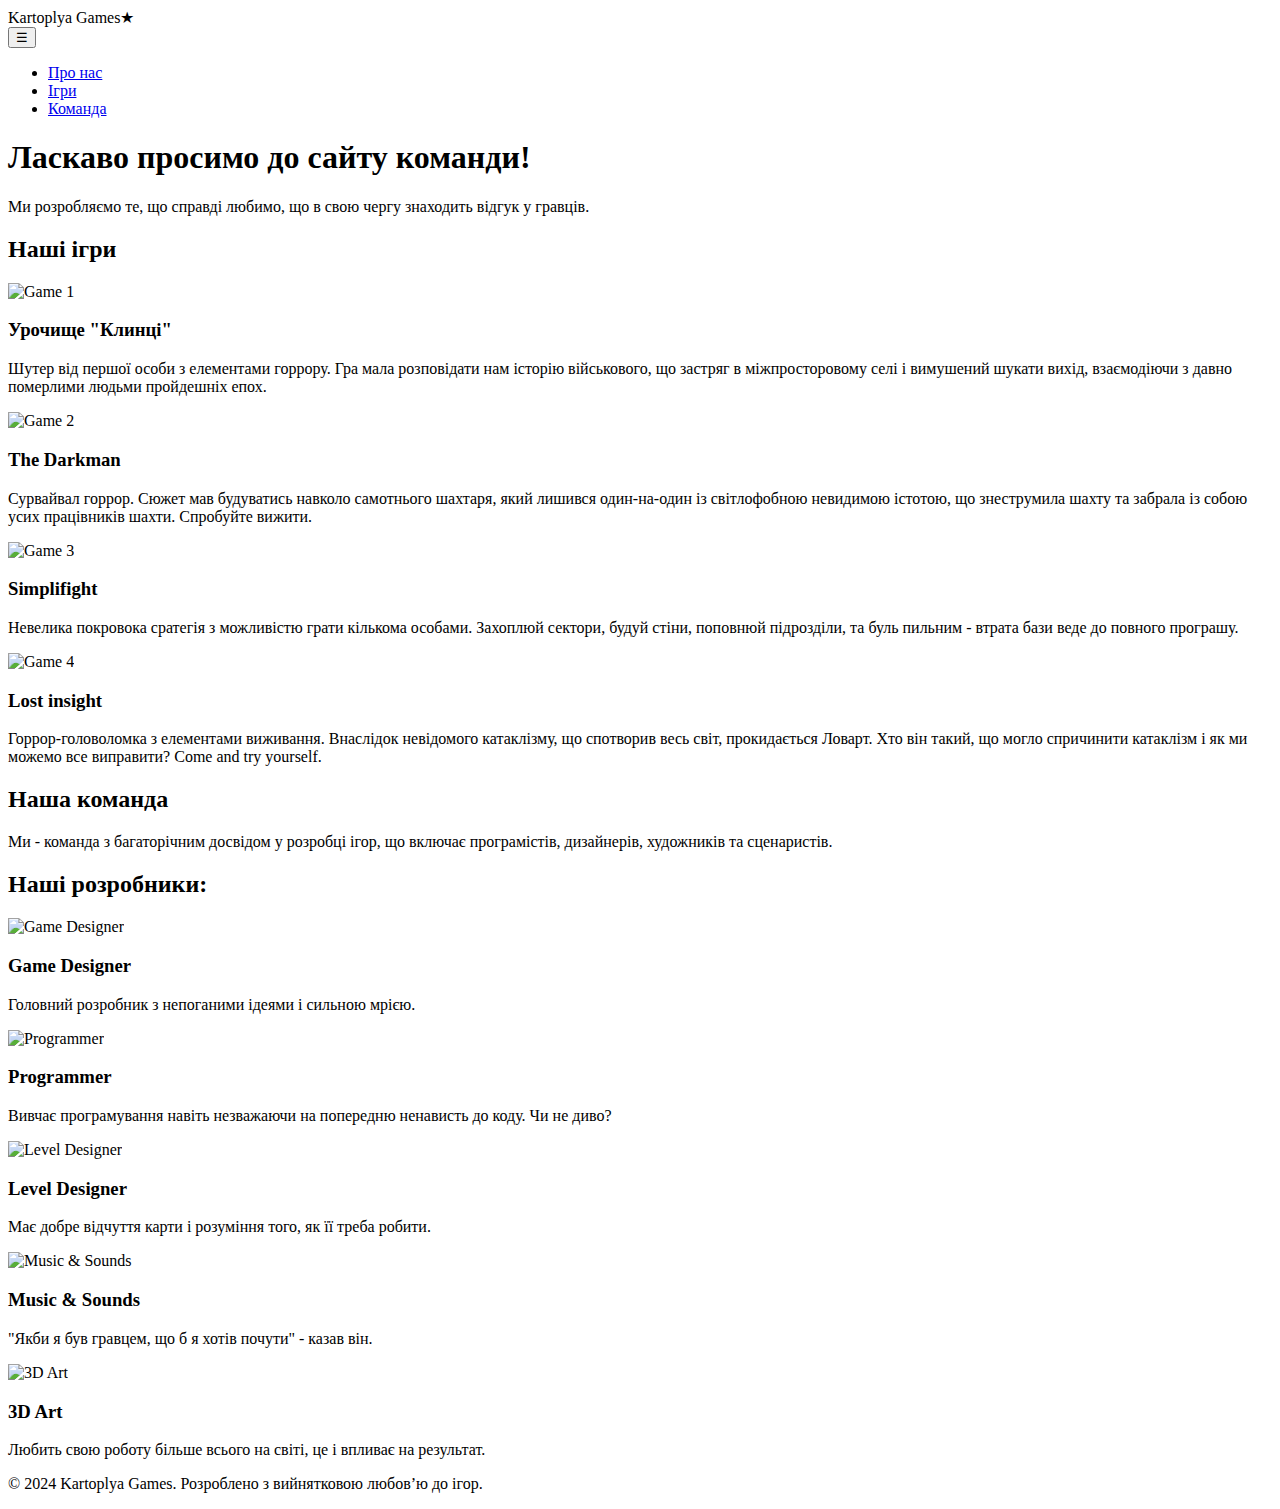
==== index.html @ ed405284 "Add files via upload" ====
<!DOCTYPE html>
<html lang="uk">
<head>
    <meta charset="UTF-8">
    <meta name="viewport" content="width=device-width, initial-scale=1.0">
    <title>Kartoplya Games</title>
    <link rel="stylesheet" href="styles/style.css">
</head>
<body>
    <header class="header">
        <div class="logo">Kartoplya Games&#9733;</div>
        <nav class="navigation">
            <button class="burger-menu" id="burger-menu">&#9776;</button>
            <ul class="nav-links">
                <li><a href="#about" class="nav-link">Про нас</a></li>
                <li><a href="#projects" class="nav-link">Ігри</a></li>
                <li><a href="#team" class="nav-link">Команда</a></li>
            </ul>
        </nav>
    </header>

    <main>
        <!-- Про нас -->
        <section id="about" class="about">
            <h1>Ласкаво просимо до сайту команди!</h1>
            <p>Ми розробляємо те, що справді любимо, що в свою чергу знаходить відгук у гравців.</p>
        </section>

        <!-- Ігри -->
        <section id="projects" class="projects">
            <h2>Наші ігри</h2>
            <div class="projects-grid">
                <div class="game-card">
                    <img src="images/game1.png" alt="Game 1">
                    <h3>Урочище "Клинці"</h3>
                    <p>Шутер від першої особи з елементами горрору. Гра мала розповідати нам історію військового, що застряг в міжпросторовому селі і вимушений шукати вихід, взаємодіючи з давно померлими людьми пройдешніх епох.</p>
                </div>
                <div class="game-card">
                    <img src="images/game2.png" alt="Game 2">
                    <h3>The Darkman</h3>
                    <p>Сурвайвал горрор. Сюжет мав будуватись навколо самотнього шахтаря, який лишився один-на-один із світлофобною невидимою істотою, що знеструмила шахту та забрала із собою усих працівників шахти. Спробуйте вижити.</p>
                </div>
                <div class="game-card">
                    <img src="images/game3.png" alt="Game 3">
                    <h3>Simplifight</h3>
                    <p>Невелика покровока сратегія з можливістю грати кількома особами. Захоплюй сектори, будуй стіни, поповнюй підрозділи, та буль пильним - втрата бази веде до повного програшу.</p>
                </div>
                <div class="game-card">
                    <img src="images/game4.png" alt="Game 4">
                    <h3>Lost insight</h3>
                    <p>Горрор-головоломка з елементами виживання. Внаслідок невідомого катаклізму, що спотворив весь світ, прокидається Ловарт. Хто він такий, що могло спричинити катаклізм і як ми можемо все виправити? Come and try yourself. </p>
                </div>
				
            </div>
        </section>

        <!-- Команда -->
        <section id="team" class="team">
            <h2>Наша команда</h2>
            <p>Ми - команда з багаторічним досвідом у розробці ігор, що включає програмістів, дизайнерів, художників та сценаристів.</p>
        </section>
    </main>



<section id="team" class="employee-section">
    <h2>Наші розробники:</h2>
    <div class="employee-list">
        <div class="employee-card">
            <img src="images/k.png" alt="Game Designer">
            <div class="employee-info">
                <h3>Game Designer</h3>
                <p>Головний розробник з непоганими ідеями і сильною мрією.</p>
            </div>
        </div>
        <div class="employee-card">
            <img src="images/k.png" alt="Programmer">
            <div class="employee-info">
                <h3>Programmer</h3>
                <p>Вивчає програмування навіть незважаючи на попередню ненависть до коду. Чи не диво?</p>
            </div>
        </div>
        <div class="employee-card">
            <img src="images/k.png" alt="Level Designer">
            <div class="employee-info">
                <h3>Level Designer</h3>
                <p>Має добре відчуття карти і розуміння того, як її треба робити.</p>
            </div>
        </div>
        <div class="employee-card">
            <img src="images/k.png" alt="Music & Sounds">
            <div class="employee-info">
                <h3>Music & Sounds</h3>
                <p>"Якби я був гравцем, що б я хотів почути" - казав він.</p>
            </div>
        </div>
        <div class="employee-card">
            <img src="images/k.png" alt="3D Art">
            <div class="employee-info">
                <h3>3D Art</h3>
                <p>Любить свою роботу більше всього на світі, це і впливає на результат.</p>
            </div>
        </div>
    </div>
</section>





    <footer class="footer">
        <p>&copy; 2024 Kartoplya Games. Розроблено з вийнятковою любов’ю до ігор.</p>
    </footer>

    <script src="scripts/script.js"></script>
</body>
</html>
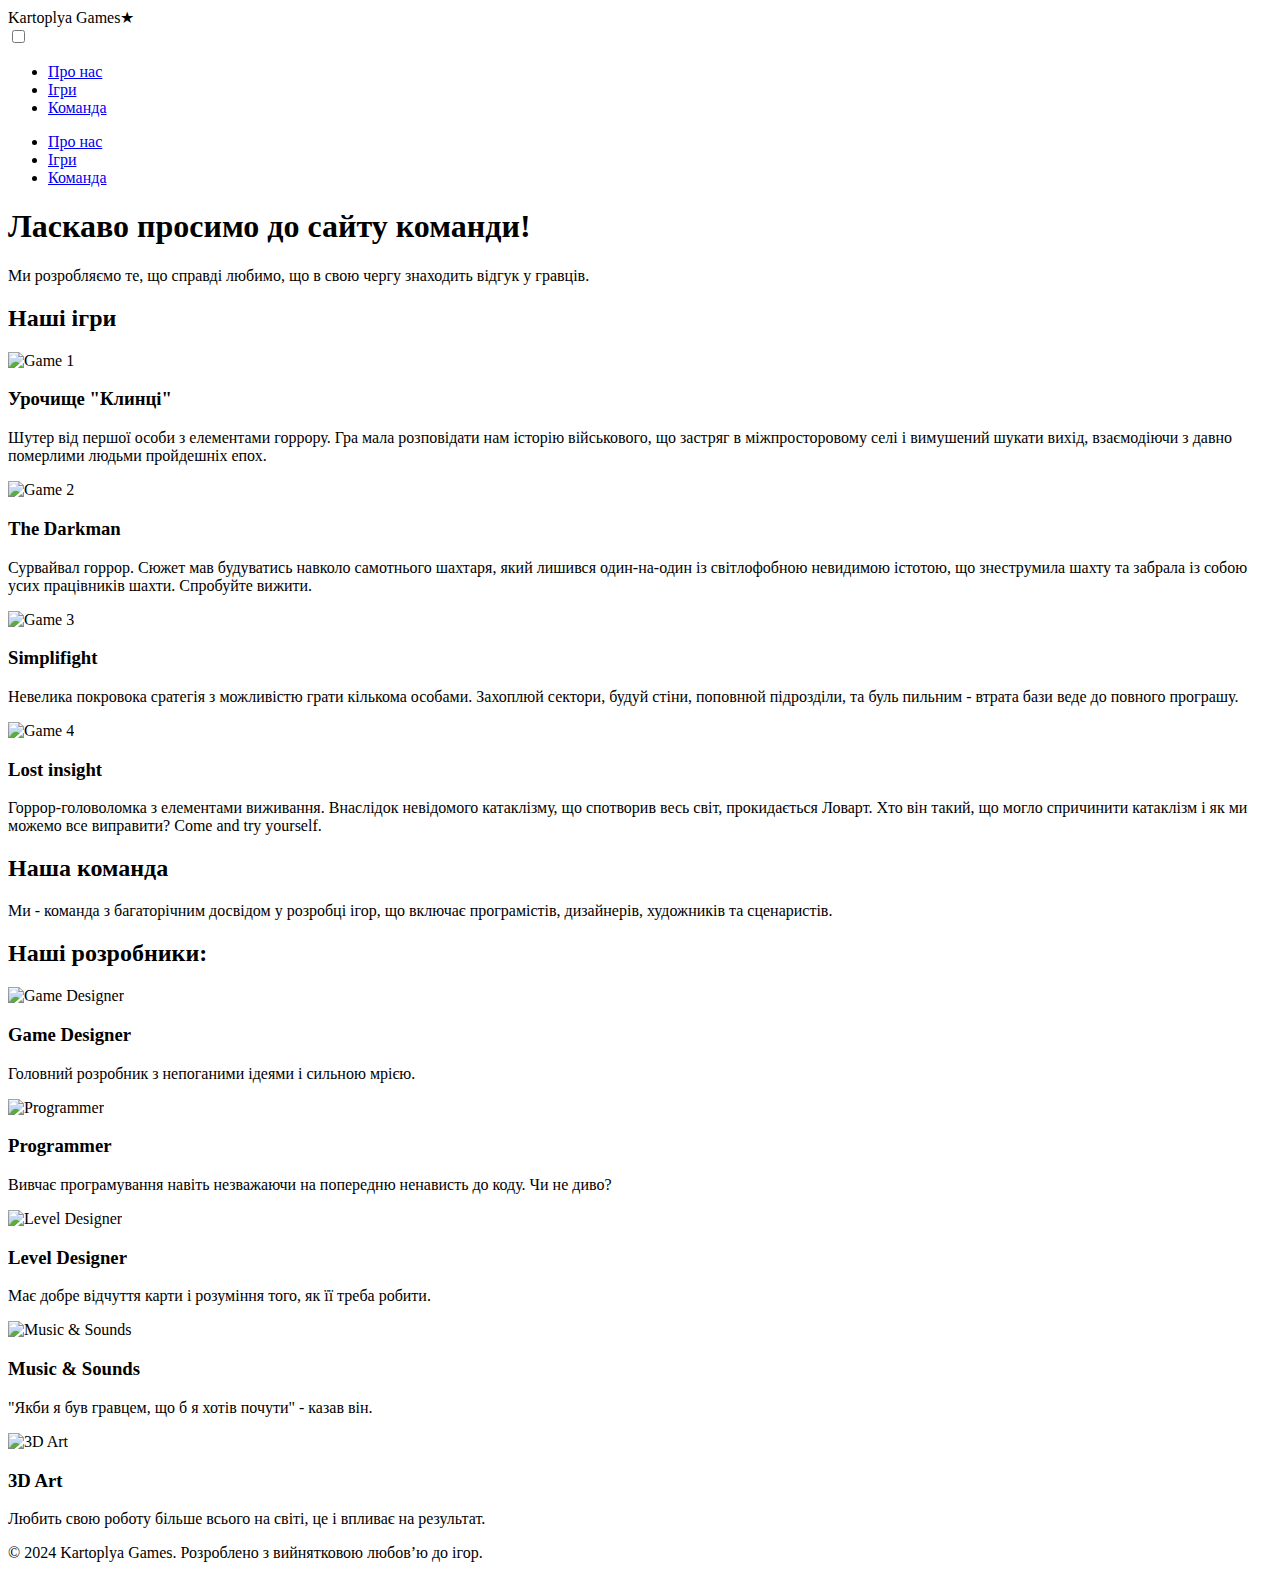
==== commit 4b8ab8e0: "Update index.html" ====
--- a/index.html
+++ b/index.html
@@ -1,3 +1,4 @@
+
 <!DOCTYPE html>
 <html lang="uk">
 <head>
@@ -10,7 +11,17 @@
     <header class="header">
         <div class="logo">Kartoplya Games&#9733;</div>
         <nav class="navigation">
-            <button class="burger-menu" id="burger-menu">&#9776;</button>
+            <div class="hamburger-menu">
+                <input id="menu__toggle" type="checkbox" />
+                <label class="menu__btn" for="menu__toggle">
+                  <span></span>
+                </label>
+                <ul class="menu__box">
+                    <li><a class="menu__item" href="#about">Про нас</a></li>
+                    <li><a class="menu__item" href="#projects">Ігри</a></li>
+                    <li><a class="menu__item" href="#team">Команда</a></li>
+                </ul>
+            </div>
             <ul class="nav-links">
                 <li><a href="#about" class="nav-link">Про нас</a></li>
                 <li><a href="#projects" class="nav-link">Ігри</a></li>
@@ -19,14 +30,14 @@
         </nav>
     </header>
 
+
+
     <main>
-        <!-- Про нас -->
         <section id="about" class="about">
             <h1>Ласкаво просимо до сайту команди!</h1>
             <p>Ми розробляємо те, що справді любимо, що в свою чергу знаходить відгук у гравців.</p>
         </section>
 
-        <!-- Ігри -->
         <section id="projects" class="projects">
             <h2>Наші ігри</h2>
             <div class="projects-grid">
@@ -54,13 +65,12 @@
             </div>
         </section>
 
-        <!-- Команда -->
+
         <section id="team" class="team">
             <h2>Наша команда</h2>
             <p>Ми - команда з багаторічним досвідом у розробці ігор, що включає програмістів, дизайнерів, художників та сценаристів.</p>
         </section>
     </main>
-
 
 
 <section id="team" class="employee-section">
@@ -106,8 +116,6 @@
 
 
 
-
-
     <footer class="footer">
         <p>&copy; 2024 Kartoplya Games. Розроблено з вийнятковою любов’ю до ігор.</p>
     </footer>
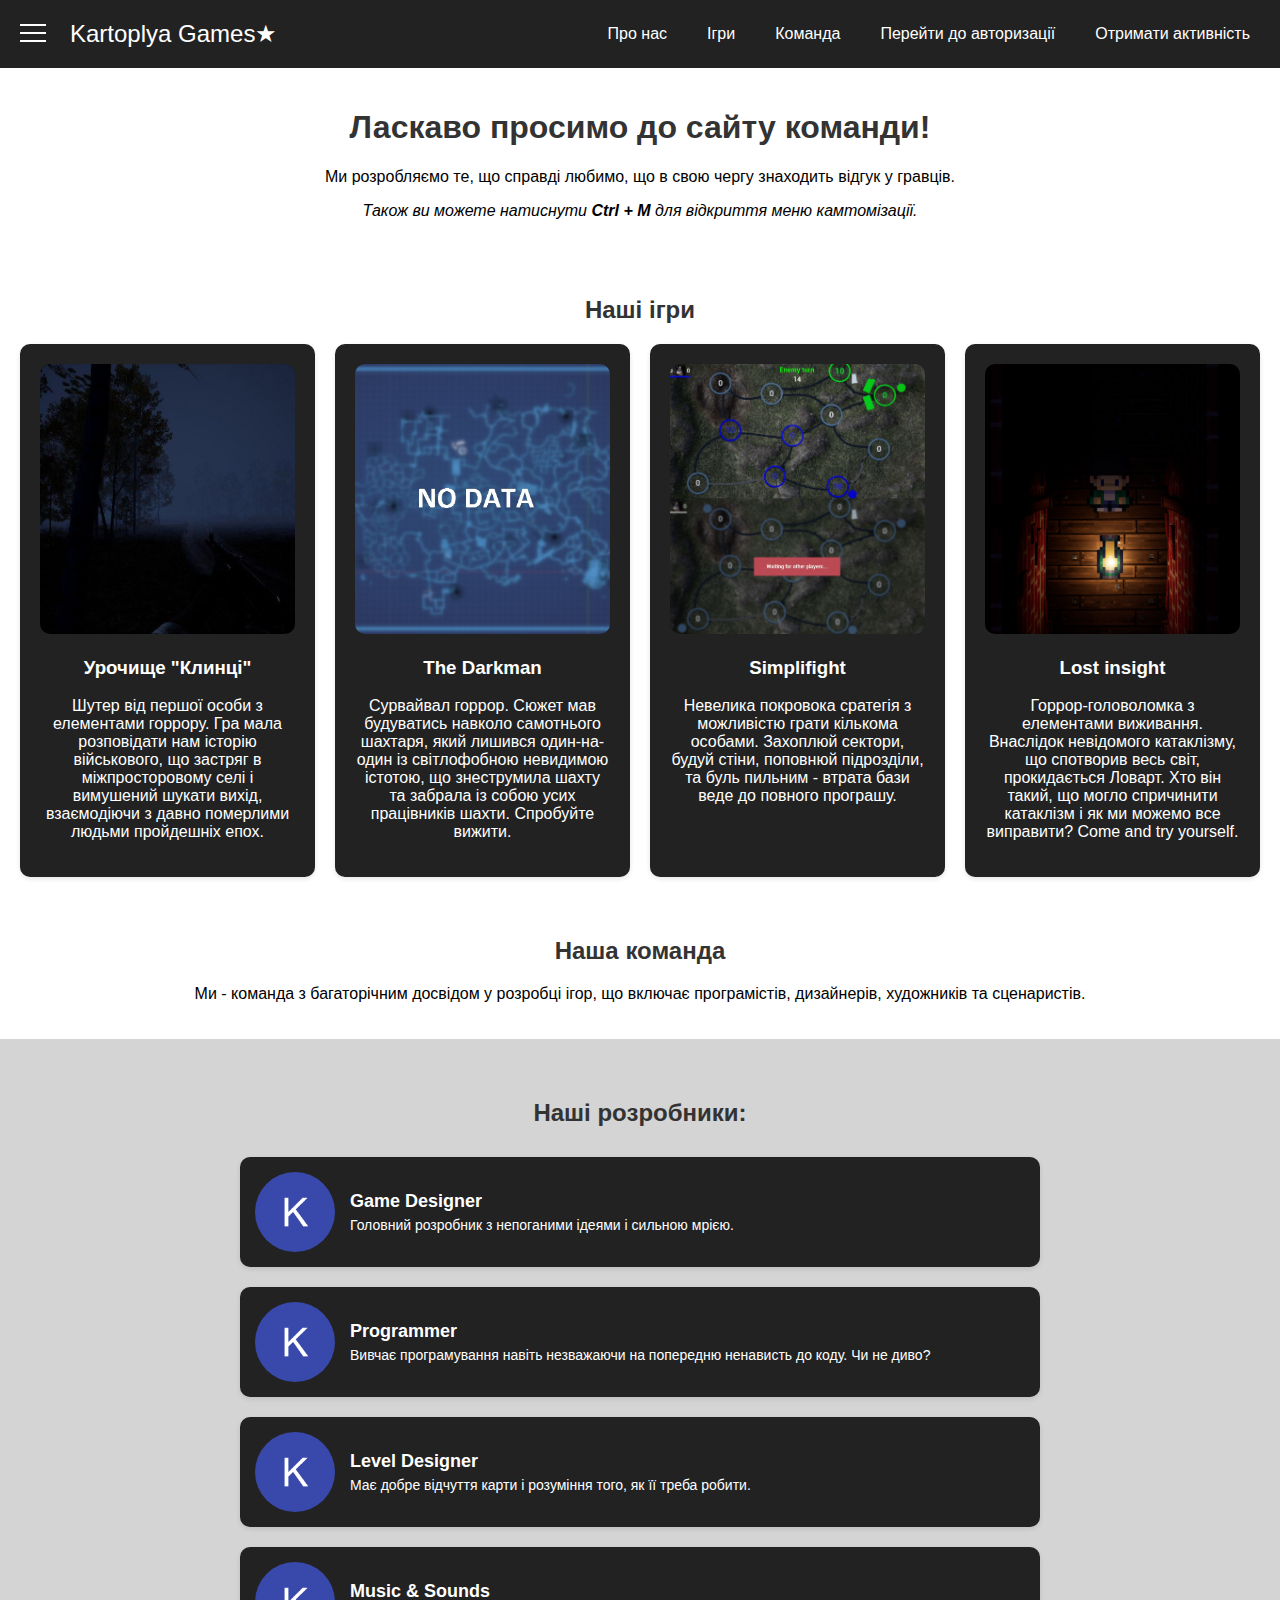
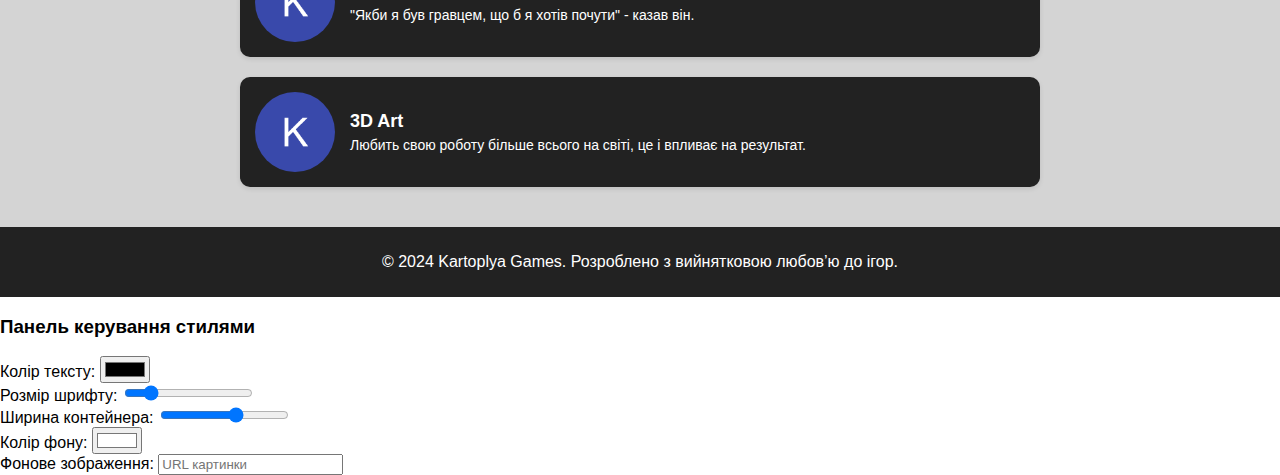
==== commit 845cc355: "Add files via upload" ====
--- a/index.html
+++ b/index.html
@@ -1,12 +1,14 @@
-
 <!DOCTYPE html>
 <html lang="uk">
 <head>
     <meta charset="UTF-8">
     <meta name="viewport" content="width=device-width, initial-scale=1.0">
     <title>Kartoplya Games</title>
+    <link rel="stylesheet" href="styles/normalize.css">
     <link rel="stylesheet" href="styles/style.css">
+    <link rel="stylesheet" href="styles/control-panel.css">
 </head>
+
 <body>
     <header class="header">
         <div class="logo">Kartoplya Games&#9733;</div>
@@ -20,22 +22,28 @@
                     <li><a class="menu__item" href="#about">Про нас</a></li>
                     <li><a class="menu__item" href="#projects">Ігри</a></li>
                     <li><a class="menu__item" href="#team">Команда</a></li>
-                </ul>
+					<li><a class="menu__item" href="auth.html">Перейти до авторизації</a></li>
+					<li><a class="menu__item" href="#about" id="fetchActivity">Отримати активність</a></li>                </ul>
             </div>
+
             <ul class="nav-links">
                 <li><a href="#about" class="nav-link">Про нас</a></li>
                 <li><a href="#projects" class="nav-link">Ігри</a></li>
                 <li><a href="#team" class="nav-link">Команда</a></li>
+                <li><a href="auth.html" class="nav-link">Перейти до авторизації</a></li>
+				<li><a href="#about" id="fetchActivity" class="nav-link">Отримати активність</a></li>
             </ul>
-        </nav>
+	    </nav>
     </header>
 
 
 
     <main>
         <section id="about" class="about">
-            <h1>Ласкаво просимо до сайту команди!</h1>
+            <h1>Ласкаво просимо до сайту команди! </h1>
             <p>Ми розробляємо те, що справді любимо, що в свою чергу знаходить відгук у гравців.</p>
+			<em> Також ви можете натиснути <strong>Ctrl + M</strong> для відкриття меню камтомізації.</em>
+			<p id="activityOutput"></p>	
         </section>
 
         <section id="projects" class="projects">
@@ -59,12 +67,10 @@
                 <div class="game-card">
                     <img src="images/game4.png" alt="Game 4">
                     <h3>Lost insight</h3>
-                    <p>Горрор-головоломка з елементами виживання. Внаслідок невідомого катаклізму, що спотворив весь світ, прокидається Ловарт. Хто він такий, що могло спричинити катаклізм і як ми можемо все виправити? Come and try yourself. </p>
+                    <p>Горрор-головоломка з елементами виживання. Внаслідок невідомого катаклізму, що спотворив весь світ, прокидається Ловарт. Хто він такий, що могло спричинити катаклізм і як ми можемо все виправити? Come and try yourself.</p>
                 </div>
-				
             </div>
         </section>
-
 
         <section id="team" class="team">
             <h2>Наша команда</h2>
@@ -72,54 +78,79 @@
         </section>
     </main>
 
-
-<section id="team" class="employee-section">
-    <h2>Наші розробники:</h2>
-    <div class="employee-list">
-        <div class="employee-card">
-            <img src="images/k.png" alt="Game Designer">
-            <div class="employee-info">
-                <h3>Game Designer</h3>
-                <p>Головний розробник з непоганими ідеями і сильною мрією.</p>
+    <section id="team" class="employee-section">
+        <h2>Наші розробники:</h2>
+        <div class="employee-list">
+            <div class="employee-card">
+                <img src="images/k.png" alt="Game Designer">
+                <div class="employee-info">
+                    <h3>Game Designer</h3>
+                    <p>Головний розробник з непоганими ідеями і сильною мрією.</p>
+                </div>
+            </div>
+            <div class="employee-card">
+                <img src="images/k.png" alt="Programmer">
+                <div class="employee-info">
+                    <h3>Programmer</h3>
+                    <p>Вивчає програмування навіть незважаючи на попередню ненависть до коду. Чи не диво?</p>
+                </div>
+            </div>
+            <div class="employee-card">
+                <img src="images/k.png" alt="Level Designer">
+                <div class="employee-info">
+                    <h3>Level Designer</h3>
+                    <p>Має добре відчуття карти і розуміння того, як її треба робити.</p>
+                </div>
+            </div>
+            <div class="employee-card">
+                <img src="images/k.png" alt="Music & Sounds">
+                <div class="employee-info">
+                    <h3>Music & Sounds</h3>
+                    <p>"Якби я був гравцем, що б я хотів почути" - казав він.</p>
+                </div>
+            </div>
+            <div class="employee-card">
+                <img src="images/k.png" alt="3D Art">
+                <div class="employee-info">
+                    <h3>3D Art</h3>
+                    <p>Любить свою роботу більше всього на світі, це і впливає на результат.</p>
+                </div>
             </div>
         </div>
-        <div class="employee-card">
-            <img src="images/k.png" alt="Programmer">
-            <div class="employee-info">
-                <h3>Programmer</h3>
-                <p>Вивчає програмування навіть незважаючи на попередню ненависть до коду. Чи не диво?</p>
-            </div>
-        </div>
-        <div class="employee-card">
-            <img src="images/k.png" alt="Level Designer">
-            <div class="employee-info">
-                <h3>Level Designer</h3>
-                <p>Має добре відчуття карти і розуміння того, як її треба робити.</p>
-            </div>
-        </div>
-        <div class="employee-card">
-            <img src="images/k.png" alt="Music & Sounds">
-            <div class="employee-info">
-                <h3>Music & Sounds</h3>
-                <p>"Якби я був гравцем, що б я хотів почути" - казав він.</p>
-            </div>
-        </div>
-        <div class="employee-card">
-            <img src="images/k.png" alt="3D Art">
-            <div class="employee-info">
-                <h3>3D Art</h3>
-                <p>Любить свою роботу більше всього на світі, це і впливає на результат.</p>
-            </div>
-        </div>
-    </div>
-</section>
-
-
+    </section>
 
     <footer class="footer">
         <p>&copy; 2024 Kartoplya Games. Розроблено з вийнятковою любов’ю до ігор.</p>
     </footer>
 
-    <script src="scripts/script.js"></script>
+
+        <div id="menu" class="style-control-panel">
+        <h3>Панель керування стилями</h3>
+        <div>
+            <label for="font-color">Колір тексту:</label>
+            <input type="color" id="font-color" value="#000000">
+        </div>
+        <div>
+            <label for="font-size">Розмір шрифту:</label>
+            <input type="range" id="font-size" min="12" max="36" value="16">
+        </div>
+        <div>
+            <label for="container-width">Ширина контейнера:</label>
+            <input type="range" id="container-width" min="200" max="1200" value="800">
+        </div>
+        <div>
+            <label for="background-color">Колір фону:</label>
+            <input type="color" id="background-color" value="#ffffff">
+        </div>
+        <div>
+            <label for="background-image">Фонове зображення:</label>
+            <input type="url" id="background-image" placeholder="URL картинки">
+        </div>
+    </div>
+	
+
+	<script src="scripts/api.js"></script>
+    <script src="scripts/menu-shortcut.js"></script>
+    <script src="scripts/control-panel.js"></script>
 </body>
 </html>
--- a/styles/style.css
+++ b/styles/style.css
@@ -0,0 +1,306 @@
+
+body {
+    font-family: Arial, sans-serif;
+    margin: 0;
+    padding: 0;
+    box-sizing: border-box;
+}
+
+
+
+h1, h2 {
+    color: #333;
+	
+}
+
+a {
+    text-decoration: none;
+    color: inherit;
+}
+
+header {
+    background: #222;
+    color: white;
+    display: flex;
+    justify-content: space-between;
+    align-items: center;
+    padding: 20px 20px;
+}
+
+.logo {
+    font-size: 1.5em;
+	text-items: center;
+	padding-left: 50px;
+}
+
+
+
+.navigation {
+    display: flex;
+    align-items: center;
+}
+
+.nav-links {
+    display: flex;
+    list-style: none;
+    gap: 20px;
+    margin: 0;
+}
+
+.nav-link {
+    color: white;
+    padding: 5px 10px;
+    transition: background 0.3s;
+}
+
+.nav-link:hover {
+    background: #444;
+    border-radius: 5px;
+}
+
+
+.about, .projects, .team {
+    padding: 20px;
+    text-align: center;
+}
+
+.projects-grid {
+    display: grid;
+    grid-template-columns: repeat(auto-fit, minmax(200px, 1fr));
+    gap: 20px;
+    margin-top: 20px;
+}
+
+.game-card {
+    background: #222;
+    padding: 20px;
+    border-radius: 10px;
+    box-shadow: 0 2px 5px rgba(0, 0, 0, 0.1);
+    transition: transform 0.3s, box-shadow 0.3s;
+    text-align: center;
+    color: white;
+}
+
+.game-card img {
+    width: 100%; 
+    height: 270px; 
+    object-fit: cover; 
+    border-radius: 10px;
+}
+.game-card:hover {
+    transform: scale(1.05);
+    box-shadow: 0 4px 10px rgba(0, 0, 0, 0.3);
+}
+
+
+.footer {
+    background: #222;
+    color: white;
+    text-align: center;
+    padding: 10px 0;
+}
+
+
+@media (max-width: 768px) {
+    .burger-menu {
+        display: block;
+    }
+
+
+
+    .nav-links {
+        display: none;
+        flex-direction: column;
+        background: #333;
+        position: absolute;
+        top: 50px;
+        right: 20px;
+        width: 150px;
+        border-radius: 5px;
+        padding: 10px;
+    }
+
+    .nav-links.nav-open {
+        display: flex;
+    }
+
+    .nav-link {
+        padding: 10px;
+    }
+}
+
+
+
+
+
+
+
+
+
+
+.employee-section {
+    padding: 40px 20px;
+    background-color: #d4d4d4;
+}
+
+.employee-section h2 {
+    text-align: center;
+    margin-bottom: 30px;
+    color: #333;
+    font-size: 24px;
+}
+
+
+.employee-list {
+    display: flex;
+    flex-direction: column;
+    gap: 20px;
+    max-width: 800px;
+    margin: 0 auto;
+}
+
+
+.employee-card {
+    display: flex;
+    align-items: center;
+    background: #222;
+    border-radius: 10px;
+    box-shadow: 0 2px 5px rgba(0, 0, 0, 0.1);
+    padding: 15px;
+    gap: 15px;
+    transition: transform 0.3s ease;
+}
+
+.employee-card:hover {
+    transform: scale(1.02);
+}
+
+.employee-card img {
+    width: 80px;
+    height: 80px;
+    border-radius: 50%;
+    object-fit: cover;
+}
+
+.employee-info {
+    flex: 1;
+}
+
+.employee-info h3 {
+    margin: 0;
+    font-size: 18px;
+    color: white;
+}
+
+.employee-info p {
+    margin: 5px 0 0;
+    font-size: 14px;
+    color: white;
+}
+
+
+
+
+
+
+
+
+
+
+
+#menu__toggle {
+  opacity: 0;
+}
+ 
+#menu__toggle:checked ~ .menu__btn > span {
+  transform: rotate(45deg);
+}
+
+#menu__toggle:checked ~ .menu__btn > span::before {
+  top: 0;
+  transform: rotate(0);
+}
+#menu__toggle:checked ~ .menu__btn > span::after {
+  top: 0;
+  transform: rotate(90deg);
+}
+#menu__toggle:checked ~ .menu__box {
+  visibility: visible;
+  left: 0;
+}
+
+.menu__btn {
+  display: flex;
+  align-items: center;
+  position: fixed;
+  top: 20px;
+  left: 20px;
+
+  width: 26px;
+  height: 26px;
+
+  cursor: pointer;
+  z-index: 1;
+}
+
+
+ 
+.menu__btn > span,
+.menu__btn > span::before,
+.menu__btn > span::after {
+  display: block;
+  position: absolute;
+
+  width: 100%;
+  height: 2px;
+
+  background-color: white;
+
+  transition-duration: .25s;
+}
+.menu__btn > span::before {
+  content: '';
+  top: -8px;
+}
+.menu__btn > span::after {
+  content: '';
+  top: 8px;
+}
+
+.menu__box {
+  display: block;
+  position: fixed;
+  visibility: hidden;
+  top: 0;
+  left: -100%;
+
+  width: 300px;
+  height: 100%;
+
+  margin: 0;
+  padding: 80px 0;
+
+  list-style: none;
+
+  background-color: #222222;
+  box-shadow: 2px 0px 6px rgba(0, 0, 0, .2);
+
+  transition-duration: .25s;
+}
+
+.menu__item {
+  display: block;
+  padding: 20px;
+  color: white;
+  font-size: 15px;
+  font-weight: 600;
+  transition-duration: .25s;
+}
+.menu__item:hover {
+  background-color: #2d2d2d;
+}
+
+
+
+
+
